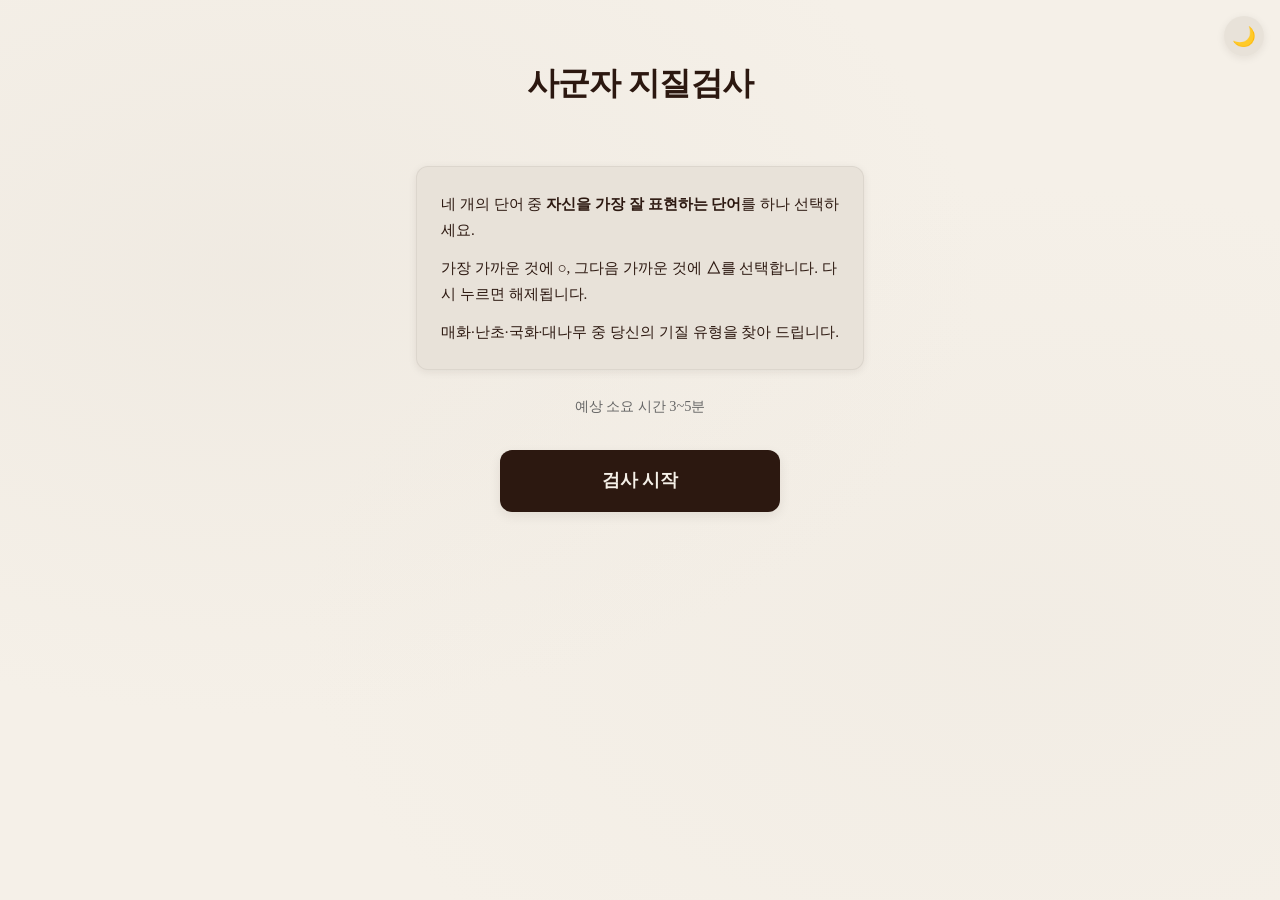
==== index.html @ d140150a "Add files via upload" ====
<!DOCTYPE html>
<html lang="ko">
<head>
  <meta charset="UTF-8">
  <meta name="viewport" content="width=device-width, initial-scale=1.0">
  <title>사군자 지질검사</title>
  <link rel="stylesheet" href="style.css">
</head>
<body>
  <button type="button" class="theme-toggle" id="themeToggle" aria-label="다크 모드">🌙</button>
  <div class="app page-main">
    <header class="start-header">
      <div class="logo">사군자 지질검사</div>
    </header>
    <div class="start-desc">
      <p>네 개의 단어 중 <strong>자신을 가장 잘 표현하는 단어</strong>를 하나 선택하세요.</p>
      <p>가장 가까운 것에 <strong>○</strong>, 그다음 가까운 것에 <strong>△</strong>를 선택합니다. 다시 누르면 해제됩니다.</p>
      <p>매화·난초·국화·대나무 중 당신의 기질 유형을 찾아 드립니다.</p>
    </div>
    <p class="start-meta">예상 소요 시간 3~5분</p>
    <a href="test.html" class="btn-start">검사 시작</a>
  </div>
  <script src="theme.js"></script>
</body>
</html>
---- style.css ----
/* FourGentle – 사군자 기질검사 공통 스타일 */

:root {
  --paper: #f5f0e8;
  --ink: #2c1810;
  --hanji: #e8e2d9;
  --shadow: rgba(44, 24, 16, 0.08);
  /* 단어 버튼 공통 (색 없음) */
  --card-bg: #fff;
  --card-fg: var(--ink);
  --card-border: rgba(44, 24, 16, 0.12);
  /* 결과 유형 강조용 */
  --plum: #c62828;
  --orchid: #2e7d32;
  --chrysanthemum: #f9a825;
  --bamboo: #00838f;
  --plum-bg: #fce4ec;
  --orchid-bg: #e8f5e9;
  --chrysanthemum-bg: #fffde7;
  --bamboo-bg: #e0f7fa;
  /* 버튼 */
  --btn-primary-bg: var(--ink);
  --btn-primary-fg: #f5f0e8;
  --btn-primary-hover: #4a3728;
  --btn-secondary-bg: var(--hanji);
  --btn-secondary-hover: #ddd8ce;
  --muted: #666;
  --result-block-bg: #fff;
  --progress-bg: var(--bamboo);
  --progress-end: var(--orchid);
}

[data-theme="dark"] {
  --paper: #1a1a1c;
  --ink: #e6e6e8;
  --hanji: #2d2d30;
  --shadow: rgba(0, 0, 0, 0.3);
  --card-bg: #252528;
  --card-fg: #e6e6e8;
  --card-border: rgba(255, 255, 255, 0.1);
  --plum: #ef9a9a;
  --orchid: #a5d6a7;
  --chrysanthemum: #ffe082;
  --bamboo: #80cbc4;
  --plum-bg: #3d2729;
  --orchid-bg: #1e3320;
  --chrysanthemum-bg: #3d3520;
  --bamboo-bg: #1e3232;
  --btn-primary-bg: #e6e6e8;
  --btn-primary-fg: #1a1a1c;
  --btn-primary-hover: #b8b8bc;
  --btn-secondary-bg: #2d2d30;
  --btn-secondary-hover: #3d3d42;
  --muted: #a0a0a4;
  --result-block-bg: #252528;
  --progress-bg: #80cbc4;
  --progress-end: #a5d6a7;
}

* {
  box-sizing: border-box;
}

body {
  margin: 0;
  min-height: 100vh;
  font-family: "Noto Serif KR", "Malgun Gothic", serif;
  background: var(--paper);
  background-image:
    radial-gradient(ellipse at 20% 30%, rgba(232, 226, 217, 0.4) 0%, transparent 50%),
    radial-gradient(ellipse at 80% 70%, rgba(232, 226, 217, 0.25) 0%, transparent 50%);
  color: var(--ink);
  line-height: 1.7;
  transition: background 0.2s ease, color 0.2s ease;
}

[data-theme="dark"] body {
  background-image:
    radial-gradient(ellipse at 20% 30%, rgba(45, 45, 48, 0.6) 0%, transparent 50%),
    radial-gradient(ellipse at 80% 70%, rgba(45, 45, 48, 0.4) 0%, transparent 50%);
}

.app {
  max-width: 480px;
  margin: 0 auto;
  min-height: 100vh;
  padding: 1.5rem 1rem 3rem;
}

/* 다크 모드 토글 */
.theme-toggle {
  position: fixed;
  top: 1rem;
  right: 1rem;
  width: 2.5rem;
  height: 2.5rem;
  padding: 0;
  border: none;
  border-radius: 50%;
  background: var(--hanji);
  color: var(--ink);
  cursor: pointer;
  font-size: 1.2rem;
  display: flex;
  align-items: center;
  justify-content: center;
  box-shadow: 0 2px 8px var(--shadow);
  z-index: 10;
  transition: background 0.2s, color 0.2s;
}

.theme-toggle:hover {
  background: var(--card-border);
}

[data-theme="dark"] .theme-toggle {
  background: var(--card-bg);
  color: var(--ink);
}

/* ========== 메인 페이지 (시작 화면) ========== */

.page-main .start-header {
  text-align: center;
  padding: 2rem 0 1.5rem;
}

.page-main .start-header .logo {
  font-size: 2rem;
  font-weight: 700;
  letter-spacing: -0.02em;
  margin-bottom: 0.5rem;
}

.page-main .start-header .sub {
  font-size: 0.95rem;
  color: var(--muted);
}

.page-main .start-desc {
  background: var(--hanji);
  padding: 1.5rem;
  border-radius: 12px;
  margin: 1.5rem 0;
  font-size: 0.95rem;
  border: 1px solid rgba(44, 24, 16, 0.06);
  box-shadow: 0 2px 8px var(--shadow);
}

.page-main .start-desc p {
  margin: 0 0 0.75rem;
}

.page-main .start-desc p:last-child {
  margin-bottom: 0;
}

.page-main .start-meta {
  text-align: center;
  font-size: 0.9rem;
  color: var(--muted);
  margin: 1rem 0 2rem;
}

.btn-start {
  display: block;
  width: 100%;
  max-width: 280px;
  margin: 0 auto;
  padding: 1rem 2rem;
  font-family: inherit;
  font-size: 1.1rem;
  font-weight: 600;
  background: var(--btn-primary-bg);
  color: var(--btn-primary-fg);
  border: none;
  border-radius: 12px;
  cursor: pointer;
  box-shadow: 0 4px 12px var(--shadow);
  text-decoration: none;
  text-align: center;
}

.btn-start:hover {
  background: var(--btn-primary-hover);
}

/* ========== 검사 페이지 (문항 + 결과) ========== */

.test-header {
  text-align: center;
  padding: 1.25rem 0 1rem;
  border-bottom: 1px solid var(--card-border);
}

.test-header-title {
  font-size: 1.75rem;
  font-weight: 700;
  letter-spacing: -0.02em;
  color: var(--ink);
}

.screen {
  display: none;
}

.screen.active {
  display: block;
  animation: fadeIn 0.35s ease;
}

@keyframes fadeIn {
  from { opacity: 0; }
  to { opacity: 1; }
}

/* 진행률 */
.progress-wrap {
  display: flex;
  align-items: center;
  justify-content: space-between;
  margin-bottom: 1.5rem;
  font-size: 0.9rem;
  color: var(--muted);
}

.progress-bar {
  flex: 1;
  height: 6px;
  background: var(--hanji);
  border-radius: 3px;
  margin: 0 1rem;
  overflow: hidden;
}

.progress-fill {
  height: 100%;
  background: linear-gradient(90deg, var(--progress-bg), var(--progress-end));
  border-radius: 3px;
  transition: width 0.3s ease;
}

.btn-back {
  background: none;
  border: none;
  font-family: inherit;
  font-size: 0.9rem;
  color: var(--muted);
  cursor: pointer;
  padding: 0.25rem 0;
}

.btn-back:hover {
  color: var(--ink);
}

/* 문항 */
.question-prompt {
  text-align: center;
  font-size: 1rem;
  margin-bottom: 1.5rem;
  font-weight: 600;
}

.question-prompt.sub {
  font-size: 0.9rem;
  font-weight: 400;
  margin-top: -0.75rem;
}

.options-grid {
  display: grid;
  grid-template-columns: 1fr 1fr;
  gap: 0.75rem;
}

.option-card {
  padding: 1.25rem 1rem;
  text-align: center;
  border-radius: 12px;
  cursor: pointer;
  transition: transform 0.15s, box-shadow 0.15s;
  border: 2px solid transparent;
  position: relative;
  font-size: 0.95rem;
  min-height: 72px;
  display: flex;
  align-items: center;
  justify-content: center;
}

.option-card:hover {
  transform: translateY(-2px);
  box-shadow: 0 6px 16px var(--shadow);
}

.option-card {
  background: var(--card-bg);
  color: var(--card-fg);
  border-color: var(--card-border);
}

.option-card.selected-primary {
  border-color: var(--ink);
  box-shadow: inset 0 0 0 2px var(--paper);
  font-weight: 700;
}

.option-card.selected-secondary {
  opacity: 0.92;
  border-color: var(--card-border);
}

.option-card .mark {
  position: absolute;
  top: 6px;
  right: 8px;
  font-size: 1.1rem;
  line-height: 1;
}

.option-card .mark.primary::after {
  content: "○";
}

.option-card .mark.secondary::after {
  content: "△";
}

.nav-buttons {
  display: flex;
  gap: 0.75rem;
  margin-top: 1.5rem;
}

.nav-buttons .btn {
  flex: 1;
  padding: 0.9rem;
  font-family: inherit;
  font-size: 1rem;
  font-weight: 600;
  border-radius: 10px;
  cursor: pointer;
  border: none;
}

.btn-prev {
  background: var(--btn-secondary-bg);
  color: var(--ink);
}

.btn-prev:hover:not(:disabled) {
  background: var(--btn-secondary-hover);
}

.btn-next {
  background: var(--btn-primary-bg);
  color: var(--btn-primary-fg);
}

.btn-next:hover:not(:disabled) {
  background: var(--btn-primary-hover);
}

.btn:disabled {
  opacity: 0.5;
  cursor: not-allowed;
}

/* 결과 */
.result-hero {
  text-align: center;
  padding: 2rem 1rem;
  border-radius: 16px;
  margin-bottom: 1.5rem;
  background: var(--hanji);
  border: 1px solid rgba(44, 24, 16, 0.06);
  box-shadow: 0 4px 16px var(--shadow);
}

.result-hero .emoji {
  font-size: 2.5rem;
  margin-bottom: 0.5rem;
}

.result-hero .type-label {
  font-size: 0.9rem;
  color: var(--muted);
}

.result-hero .type-name {
  font-size: 1.6rem;
  font-weight: 700;
  margin: 0.25rem 0;
}

.result-hero.plum .type-name {
  color: var(--plum);
}

.result-hero.orchid .type-name {
  color: var(--orchid);
}

.result-hero.chrysanthemum .type-name {
  color: var(--chrysanthemum);
}

.result-hero.bamboo .type-name {
  color: var(--bamboo);
}

.result-block {
  background: var(--result-block-bg);
  border-radius: 12px;
  padding: 1.25rem;
  margin-bottom: 1rem;
  border: 1px solid var(--card-border);
  box-shadow: 0 2px 8px var(--shadow);
}

.result-block h3 {
  font-size: 0.95rem;
  margin: 0 0 0.75rem;
  color: var(--muted);
  font-weight: 600;
}

.result-block ul {
  margin: 0;
  padding-left: 1.25rem;
}

.result-block li {
  margin-bottom: 0.35rem;
}

.match-cards {
  display: flex;
  flex-wrap: wrap;
  gap: 0.5rem;
}

.match-tag {
  padding: 0.4rem 0.75rem;
  border-radius: 20px;
  font-size: 0.9rem;
  background: var(--hanji);
}

.match-tag.plum {
  background: var(--plum-bg);
  color: var(--plum);
}

.match-tag.orchid {
  background: var(--orchid-bg);
  color: var(--orchid);
}

.match-tag.chrysanthemum {
  background: var(--chrysanthemum-bg);
  color: #b8860b;
}

.match-tag.bamboo {
  background: var(--bamboo-bg);
  color: var(--bamboo);
}

.result-footer {
  margin-top: 2rem;
  padding-top: 1.5rem;
  border-top: 1px solid rgba(44, 24, 16, 0.08);
}

.btn-retry {
  display: block;
  width: 100%;
  padding: 0.75rem 1rem;
  font-family: inherit;
  font-size: 0.95rem;
  font-weight: 600;
  background: var(--btn-primary-bg);
  color: var(--btn-primary-fg);
  border: none;
  border-radius: 12px;
  cursor: pointer;
  box-shadow: 0 2px 8px var(--shadow);
}

.btn-retry:hover {
  background: var(--btn-primary-hover);
}
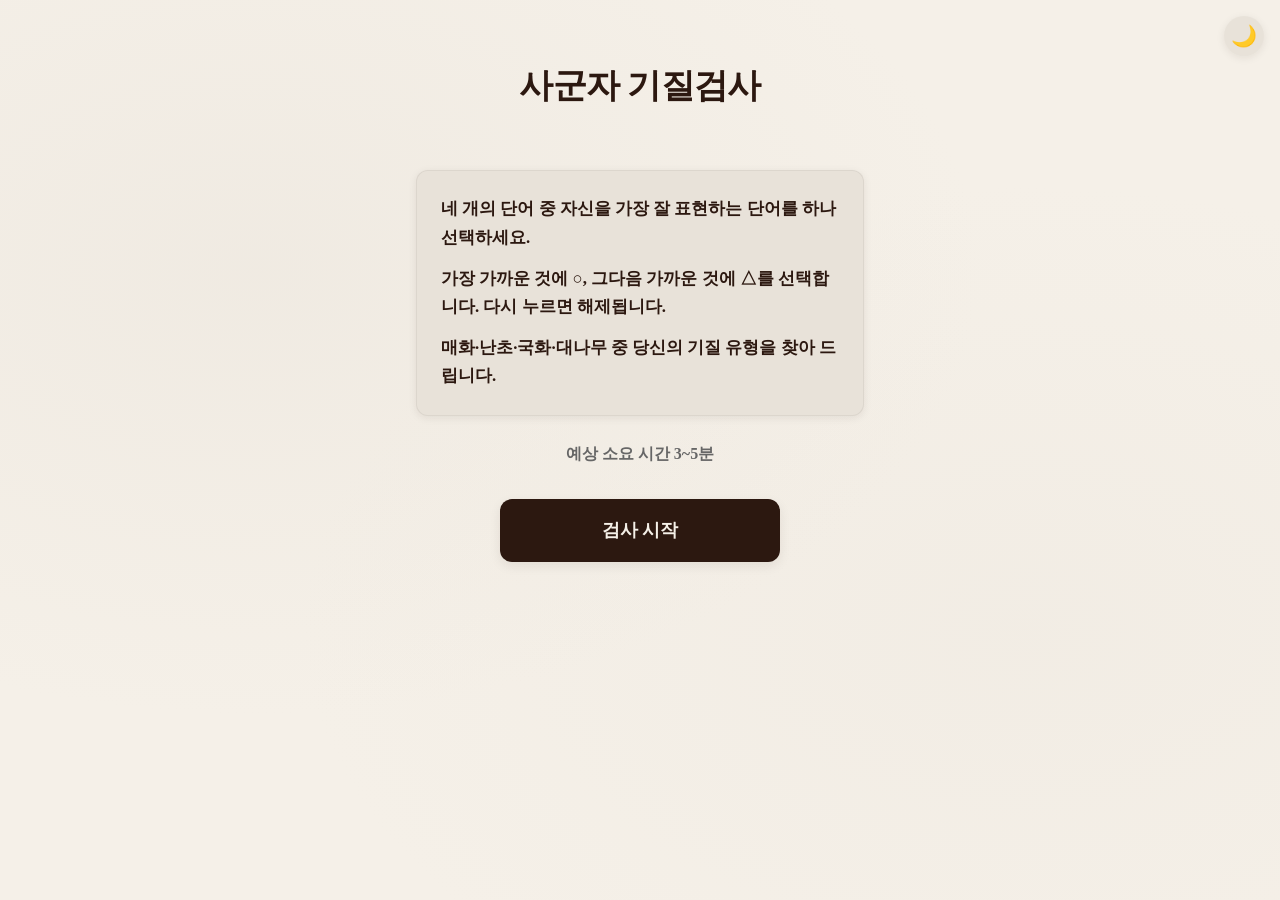
==== commit 511462c4: "Add files via upload" ====
--- a/index.html
+++ b/index.html
@@ -3,14 +3,14 @@
 <head>
   <meta charset="UTF-8">
   <meta name="viewport" content="width=device-width, initial-scale=1.0">
-  <title>사군자 지질검사</title>
+  <title>사군자 기질검사</title>
   <link rel="stylesheet" href="style.css">
 </head>
 <body>
   <button type="button" class="theme-toggle" id="themeToggle" aria-label="다크 모드">🌙</button>
   <div class="app page-main">
     <header class="start-header">
-      <div class="logo">사군자 지질검사</div>
+      <div class="logo">사군자 기질검사</div>
     </header>
     <div class="start-desc">
       <p>네 개의 단어 중 <strong>자신을 가장 잘 표현하는 단어</strong>를 하나 선택하세요.</p>
--- a/style.css
+++ b/style.css
@@ -65,6 +65,8 @@
   margin: 0;
   min-height: 100vh;
   font-family: "Noto Serif KR", "Malgun Gothic", serif;
+  font-size: 1.08rem;
+  font-weight: 700;
   background: var(--paper);
   background-image:
     radial-gradient(ellipse at 20% 30%, rgba(232, 226, 217, 0.4) 0%, transparent 50%),
@@ -100,7 +102,7 @@
   background: var(--hanji);
   color: var(--ink);
   cursor: pointer;
-  font-size: 1.2rem;
+  font-size: 1.3rem;
   display: flex;
   align-items: center;
   justify-content: center;
@@ -126,14 +128,15 @@
 }
 
 .page-main .start-header .logo {
-  font-size: 2rem;
-  font-weight: 700;
+  font-size: 2.15rem;
+  font-weight: 800;
   letter-spacing: -0.02em;
   margin-bottom: 0.5rem;
 }
 
 .page-main .start-header .sub {
-  font-size: 0.95rem;
+  font-size: 1.05rem;
+  font-weight: 600;
   color: var(--muted);
 }
 
@@ -142,7 +145,7 @@
   padding: 1.5rem;
   border-radius: 12px;
   margin: 1.5rem 0;
-  font-size: 0.95rem;
+  font-size: 1.05rem;
   border: 1px solid rgba(44, 24, 16, 0.06);
   box-shadow: 0 2px 8px var(--shadow);
 }
@@ -157,9 +160,10 @@
 
 .page-main .start-meta {
   text-align: center;
-  font-size: 0.9rem;
+  font-size: 1rem;
   color: var(--muted);
   margin: 1rem 0 2rem;
+  font-weight: 600;
 }
 
 .btn-start {
@@ -169,7 +173,7 @@
   margin: 0 auto;
   padding: 1rem 2rem;
   font-family: inherit;
-  font-size: 1.1rem;
+  font-size: 1.15rem;
   font-weight: 600;
   background: var(--btn-primary-bg);
   color: var(--btn-primary-fg);
@@ -194,8 +198,8 @@
 }
 
 .test-header-title {
-  font-size: 1.75rem;
-  font-weight: 700;
+  font-size: 1.9rem;
+  font-weight: 800;
   letter-spacing: -0.02em;
   color: var(--ink);
 }
@@ -220,8 +224,9 @@
   align-items: center;
   justify-content: space-between;
   margin-bottom: 1.5rem;
-  font-size: 0.9rem;
+  font-size: 1rem;
   color: var(--muted);
+  font-weight: 600;
 }
 
 .progress-bar {
@@ -244,7 +249,8 @@
   background: none;
   border: none;
   font-family: inherit;
-  font-size: 0.9rem;
+  font-size: 1rem;
+  font-weight: 600;
   color: var(--muted);
   cursor: pointer;
   padding: 0.25rem 0;
@@ -257,14 +263,14 @@
 /* 문항 */
 .question-prompt {
   text-align: center;
+  font-size: 1.1rem;
+  margin-bottom: 1.5rem;
+  font-weight: 600;
+}
+
+.question-prompt.sub {
   font-size: 1rem;
-  margin-bottom: 1.5rem;
-  font-weight: 600;
-}
-
-.question-prompt.sub {
-  font-size: 0.9rem;
-  font-weight: 400;
+  font-weight: 600;
   margin-top: -0.75rem;
 }
 
@@ -282,7 +288,8 @@
   transition: transform 0.15s, box-shadow 0.15s;
   border: 2px solid transparent;
   position: relative;
-  font-size: 0.95rem;
+  font-size: 1.05rem;
+  font-weight: 700;
   min-height: 72px;
   display: flex;
   align-items: center;
@@ -303,7 +310,7 @@
 .option-card.selected-primary {
   border-color: var(--ink);
   box-shadow: inset 0 0 0 2px var(--paper);
-  font-weight: 700;
+  font-weight: 800;
 }
 
 .option-card.selected-secondary {
@@ -337,7 +344,7 @@
   flex: 1;
   padding: 0.9rem;
   font-family: inherit;
-  font-size: 1rem;
+  font-size: 1.08rem;
   font-weight: 600;
   border-radius: 10px;
   cursor: pointer;
@@ -379,18 +386,19 @@
 }
 
 .result-hero .emoji {
-  font-size: 2.5rem;
+  font-size: 2.75rem;
   margin-bottom: 0.5rem;
 }
 
 .result-hero .type-label {
-  font-size: 0.9rem;
+  font-size: 1rem;
+  font-weight: 600;
   color: var(--muted);
 }
 
 .result-hero .type-name {
-  font-size: 1.6rem;
-  font-weight: 700;
+  font-size: 1.75rem;
+  font-weight: 800;
   margin: 0.25rem 0;
 }
 
@@ -420,7 +428,7 @@
 }
 
 .result-block h3 {
-  font-size: 0.95rem;
+  font-size: 1.05rem;
   margin: 0 0 0.75rem;
   color: var(--muted);
   font-weight: 600;
@@ -433,6 +441,7 @@
 
 .result-block li {
   margin-bottom: 0.35rem;
+  font-weight: 700;
 }
 
 .match-cards {
@@ -444,7 +453,8 @@
 .match-tag {
   padding: 0.4rem 0.75rem;
   border-radius: 20px;
-  font-size: 0.9rem;
+  font-size: 1rem;
+  font-weight: 600;
   background: var(--hanji);
 }
 
@@ -479,7 +489,7 @@
   width: 100%;
   padding: 0.75rem 1rem;
   font-family: inherit;
-  font-size: 0.95rem;
+  font-size: 1.05rem;
   font-weight: 600;
   background: var(--btn-primary-bg);
   color: var(--btn-primary-fg);
